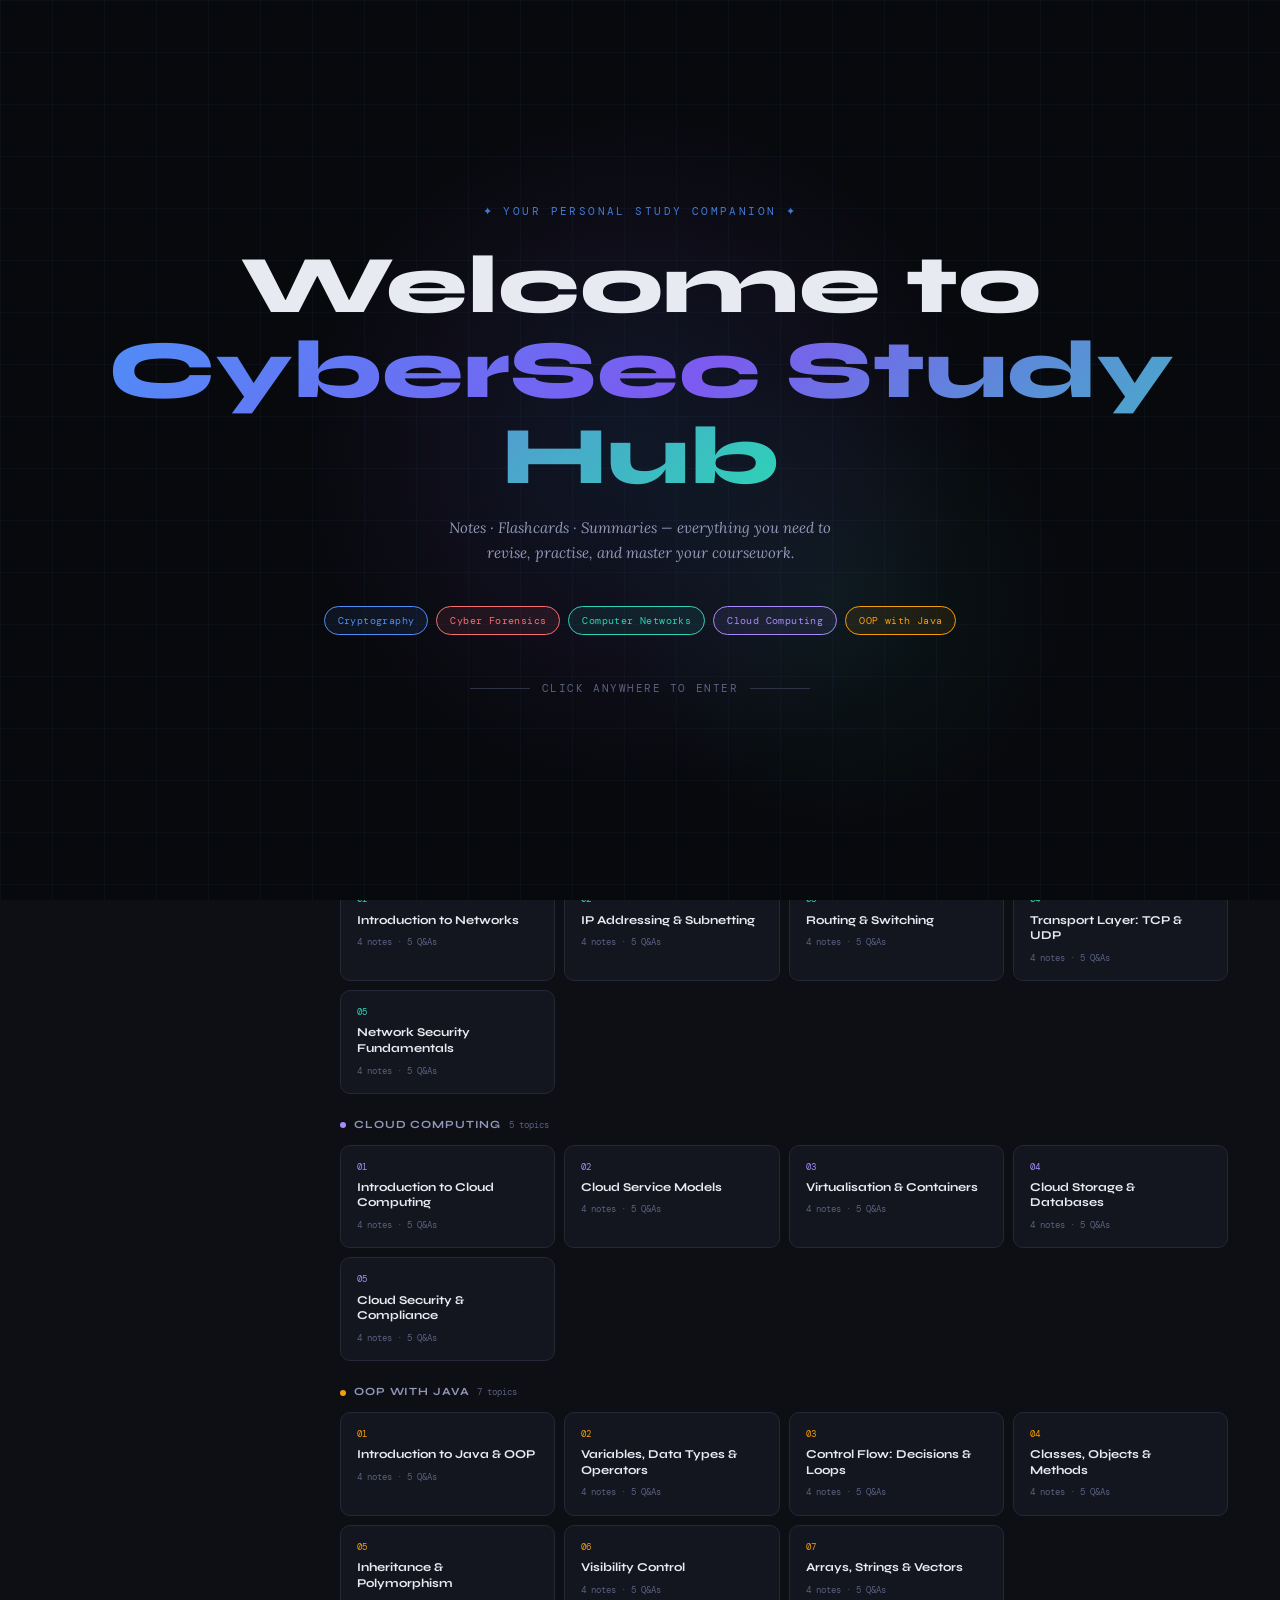
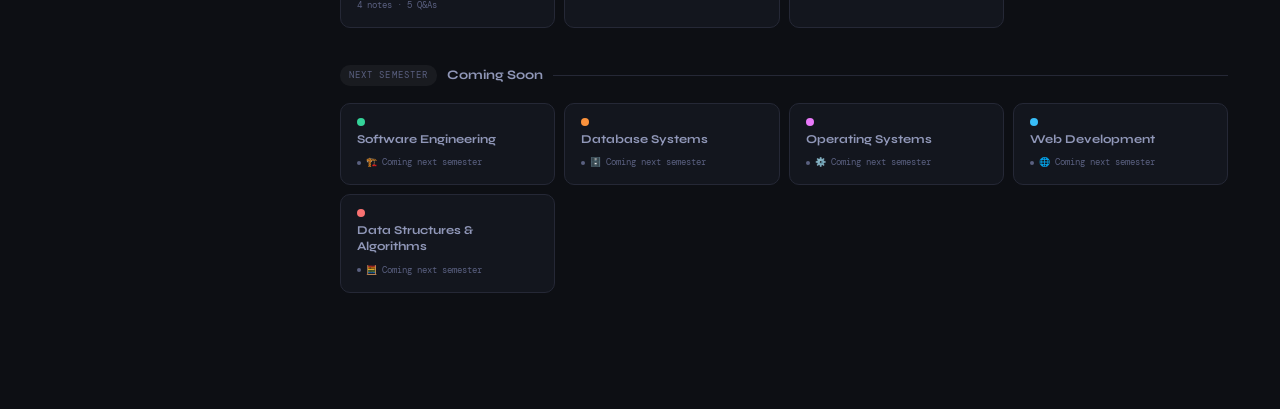
==== index.html @ ba7d6235 "first commit" ====
<!DOCTYPE html>
<html lang="en">

<head>
  <meta charset="UTF-8">
  <meta name="viewport" content="width=device-width, initial-scale=1.0">
  <title>CyberSec Study Hub</title>
  <link rel="stylesheet" href="style/styles.css">
  <link rel="icon"
    href="data:image/svg+xml,<svg xmlns='http://www.w3.org/2000/svg' viewBox='0 0 32 32'><rect width='32' height='32' rx='8' fill='%230d0f14'/><text x='50%25' y='54%25' font-size='18' text-anchor='middle' dominant-baseline='middle' fill='%234f8ef7' font-family='monospace' font-weight='bold'>CyberSec</text></svg>">
</head>

<body>

  <!-- ════════════════════════════════════════════════════════ -->
  <!--  SPLASH SCREEN                                          -->
  <!-- ════════════════════════════════════════════════════════ -->
  <div id="splash" role="button" tabindex="0" aria-label="Click to enter CyberSec Study Hub">
    <div class="splash-grid"></div>
    <div class="splash-glow"></div>
    <div class="splash-glow splash-glow-2"></div>
    <div class="splash-content">
      <div class="splash-eyebrow">✦ Your Personal Study Companion ✦</div>
      <h1 class="splash-title">Welcome to<br><span>CyberSec Study Hub</span></h1>
      <p class="splash-subtitle">Notes · Flashcards · Summaries — everything you need to revise, practise, and master
        your coursework.</p>
      <div class="splash-courses">
        <span class="splash-course-pill crypto">Cryptography</span>
        <span class="splash-course-pill forensics">Cyber Forensics</span>
        <span class="splash-course-pill networks">Computer Networks</span>
        <span class="splash-course-pill cloud">Cloud Computing</span>
        <span class="splash-course-pill oop">OOP with Java</span>
      </div>
      <div class="splash-cta"><span class="splash-cta-line"></span>click anywhere to enter<span
          class="splash-cta-line"></span></div>
    </div>
  </div>

  <!-- ════════════════════════════════════════════════════════ -->
  <!--  APP LAYOUT                                             -->
  <!-- ════════════════════════════════════════════════════════ -->
  <div class="layout" id="appLayout">

    <!-- Mobile top bar -->
    <div class="mobile-header">
      <button class="hamburger" id="hamburger" onclick="toggleSidebar()" aria-label="Toggle menu">
        <span></span><span></span><span></span>
      </button>
      <span class="mobile-title" id="mobileTitle">CyberSec Study Hub</span>
      <div style="width:40px"></div>
    </div>
    <div class="sidebar-overlay" id="sidebarOverlay" onclick="closeSidebar()"></div>

    <!-- SIDEBAR -->
    <aside class="sidebar" id="sidebar">

      <div class="sidebar-header">
        <div class="sidebar-logo-row">
          <div class="sidebar-logo-mark">CyberSec</div>
          <div>
            <div class="sidebar-logo">Study Hub</div>
            <div class="sidebar-sub" id="sidebarSub">5 courses · click to explore</div>
          </div>
        </div>
        <div class="sidebar-title" id="sidebarTitle">All Courses</div>
      </div>

      <!-- Search bar -->
      <div class="sidebar-search">
        <span class="search-icon">⌕</span>
        <input type="text" id="topicSearch" placeholder="Search topics…" oninput="filterNav(this.value)"
          autocomplete="off">
      </div>

      <!-- This Semester -->
      <div class="nav-section-label">This Semester</div>
      <div class="course-tabs" id="currentTabs">
        <div class="course-tab active" data-course="home" onclick="switchCourse('home',this)">
          <div class="course-dot home-dot"></div>
          <span class="course-tab-name">All Courses</span>
        </div>
        <div class="course-tab" data-course="crypto" onclick="switchCourse('crypto',this)">
          <div class="course-dot"></div>
          <span class="course-tab-name">Cryptography</span>
          <span class="course-badge">5</span>
        </div>
        <div class="course-tab" data-course="forensics" onclick="switchCourse('forensics',this)">
          <div class="course-dot"></div>
          <span class="course-tab-name">Cyber Forensics</span>
          <span class="course-badge">5</span>
        </div>
        <div class="course-tab" data-course="networks" onclick="switchCourse('networks',this)">
          <div class="course-dot"></div>
          <span class="course-tab-name">Computer Networks</span>
          <span class="course-badge">5</span>
        </div>
        <div class="course-tab" data-course="cloud" onclick="switchCourse('cloud',this)">
          <div class="course-dot"></div>
          <span class="course-tab-name">Cloud Computing</span>
          <span class="course-badge">5</span>
        </div>
        <div class="course-tab" data-course="oop" onclick="switchCourse('oop',this)">
          <div class="course-dot"></div>
          <span class="course-tab-name">OOP with Java</span>
          <span class="course-badge">7</span>
        </div>
      </div>

      <!-- Next Semester -->
      <div class="nav-section-label next-sem-label">Next Semester</div>
      <div class="course-tabs" id="nextTabs">
        <div class="course-tab coming" data-course="softeng" onclick="switchCourse('softeng',this)">
          <div class="course-dot" style="background:#34d399"></div>
          <span class="course-tab-name">Software Engineering</span>
          <span class="course-badge soon-badge">soon</span>
        </div>
        <div class="course-tab coming" data-course="databases" onclick="switchCourse('databases',this)">
          <div class="course-dot" style="background:#fb923c"></div>
          <span class="course-tab-name">Database Systems</span>
          <span class="course-badge soon-badge">soon</span>
        </div>
        <div class="course-tab coming" data-course="os" onclick="switchCourse('os',this)">
          <div class="course-dot" style="background:#e879f9"></div>
          <span class="course-tab-name">Operating Systems</span>
          <span class="course-badge soon-badge">soon</span>
        </div>
        <div class="course-tab coming" data-course="webdev" onclick="switchCourse('webdev',this)">
          <div class="course-dot" style="background:#38bdf8"></div>
          <span class="course-tab-name">Web Development</span>
          <span class="course-badge soon-badge">soon</span>
        </div>
        <div class="course-tab coming" data-course="dsa" onclick="switchCourse('dsa',this)">
          <div class="course-dot" style="background:#f87171"></div>
          <span class="course-tab-name">Data Structures &amp; Algo</span>
          <span class="course-badge soon-badge">soon</span>
        </div>
      </div>

      <!-- View switcher -->
      <div class="view-switcher" id="viewSwitcher" style="display:none">
        <button class="vsw-btn active" onclick="setView('notes',this)">Notes</button>
        <button class="vsw-btn" onclick="setView('qa',this)">Q&amp;A</button>
        <button class="vsw-btn" onclick="setView('summary',this)">Cards</button>
      </div>

      <!-- Topic progress bar -->
      <div class="topic-progress" id="topicProgress" style="display:none">
        <div class="tp-label" id="tpLabel">Topic 1 of 7</div>
        <div class="tp-bar">
          <div class="tp-fill" id="tpFill"></div>
        </div>
      </div>

      <!-- Nav list -->
      <ul class="nav-list" id="navList"></ul>

      <div class="sidebar-footer">
        <span>CyberSec Study Hub</span>
        <span class="sf-dot">·</span>
        <span id="footerYear"></span>
      </div>
    </aside>

    <!-- MAIN -->
    <main class="main" id="mainContent"></main>

  </div>

  <script src="script/app.js"></script>
</body>

</html>
---- style/styles.css ----
/* ============================================================
   CS Study Hub — Stylesheet  (polished v2)
   ============================================================ */

@import url('https://fonts.googleapis.com/css2?family=DM+Mono:wght@400;500&family=Lora:ital,wght@0,400;0,600;1,400&family=Syne:wght@400;600;700;800&display=swap');

/* ── ROOT VARIABLES ──────────────────────────────────────── */
:root {
  --bg: #0d0f14;
  --surface: #13161e;
  --surface2: #1a1d28;
  --surface3: #1f2333;
  --border: #252836;
  --border2: #2e3245;
  --text: #e8eaf2;
  --text2: #9097b8;
  --text3: #5a6080;
  --tag-bg: #1e2235;

  /* Course accents */
  --crypto-accent: #4f8ef7;
  --forensics-accent: #f76f6f;
  --networks-accent: #2dd4b6;
  --cloud-accent: #a78bfa;
  --oop-accent: #f59e0b;

  /* Active accent (JS-driven) */
  --accent: #4f8ef7;
  --accent2: #7c5af0;
  --accent3: #2dd4b6;

  --sidebar-w: 288px;
  --radius: 10px;
  --transition: 0.18s ease;
}

* {
  box-sizing: border-box;
  margin: 0;
  padding: 0;
}

html {
  scroll-behavior: smooth;
}

body {
  background: var(--bg);
  color: var(--text);
  font-family: 'Lora', Georgia, serif;
  font-size: 16px;
  line-height: 1.7;
  min-height: 100vh;
  overflow-x: hidden;
}

/* ── SPLASH ──────────────────────────────────────────────── */
#splash {
  position: fixed;
  inset: 0;
  z-index: 9999;
  background: #08090d;
  display: flex;
  flex-direction: column;
  align-items: center;
  justify-content: center;
  cursor: pointer;
  overflow: hidden;
  transition: opacity 0.65s ease, visibility 0.65s ease;
}

#splash.hidden {
  opacity: 0;
  visibility: hidden;
  pointer-events: none;
}

.splash-grid {
  position: absolute;
  inset: 0;
  background-image:
    linear-gradient(rgba(79, 142, 247, 0.045) 1px, transparent 1px),
    linear-gradient(90deg, rgba(79, 142, 247, 0.045) 1px, transparent 1px);
  background-size: 52px 52px;
  animation: gridShift 24s linear infinite;
}

@keyframes gridShift {
  to {
    transform: translateY(52px);
  }
}

.splash-glow {
  position: absolute;
  width: 700px;
  height: 700px;
  background: radial-gradient(circle, rgba(79, 142, 247, 0.11) 0%, rgba(124, 90, 240, 0.06) 40%, transparent 68%);
  border-radius: 50%;
  animation: pulseGlow 4.5s ease-in-out infinite;
}

.splash-glow-2 {
  width: 500px;
  height: 500px;
  background: radial-gradient(circle, rgba(45, 212, 182, 0.07) 0%, transparent 65%);
  transform: translate(200px, 150px);
  animation-delay: 2s;
}

@keyframes pulseGlow {

  0%,
  100% {
    transform: scale(1);
    opacity: 1;
  }

  50% {
    transform: scale(1.07);
    opacity: 0.75;
  }
}

.splash-content {
  position: relative;
  z-index: 1;
  text-align: center;
  animation: fadeUp 0.9s ease both;
  padding: 0 24px;
}

@keyframes fadeUp {
  from {
    opacity: 0;
    transform: translateY(28px);
  }

  to {
    opacity: 1;
    transform: translateY(0);
  }
}

.splash-eyebrow {
  font-family: 'DM Mono', monospace;
  font-size: 11px;
  letter-spacing: 0.22em;
  text-transform: uppercase;
  color: var(--crypto-accent);
  margin-bottom: 22px;
  opacity: 0.85;
}

.splash-title {
  font-family: 'Syne', sans-serif;
  font-weight: 800;
  font-size: clamp(40px, 7vw, 82px);
  line-height: 1.04;
  color: var(--text);
  margin-bottom: 16px;
}

.splash-title span {
  background: linear-gradient(135deg, #4f8ef7 0%, #7c5af0 45%, #2dd4b6 100%);
  -webkit-background-clip: text;
  -webkit-text-fill-color: transparent;
  background-clip: text;
}

.splash-subtitle {
  font-family: 'Lora', serif;
  font-style: italic;
  font-size: 15px;
  color: var(--text2);
  margin-bottom: 40px;
  max-width: 420px;
  line-height: 1.7;
  margin-left: auto;
  margin-right: auto;
}

.splash-courses {
  display: flex;
  gap: 8px;
  justify-content: center;
  flex-wrap: wrap;
  margin-bottom: 44px;
}

.splash-course-pill {
  font-family: 'DM Mono', monospace;
  font-size: 10px;
  padding: 5px 13px;
  border-radius: 20px;
  border: 1px solid;
  letter-spacing: 0.04em;
}

.splash-course-pill.crypto {
  border-color: var(--crypto-accent);
  color: var(--crypto-accent);
  background: rgba(79, 142, 247, 0.09);
}

.splash-course-pill.forensics {
  border-color: var(--forensics-accent);
  color: var(--forensics-accent);
  background: rgba(247, 111, 111, 0.09);
}

.splash-course-pill.networks {
  border-color: var(--networks-accent);
  color: var(--networks-accent);
  background: rgba(45, 212, 182, 0.09);
}

.splash-course-pill.cloud {
  border-color: var(--cloud-accent);
  color: var(--cloud-accent);
  background: rgba(167, 139, 250, 0.09);
}

.splash-course-pill.oop {
  border-color: var(--oop-accent);
  color: var(--oop-accent);
  background: rgba(245, 158, 11, 0.09);
}

.splash-cta {
  font-family: 'DM Mono', monospace;
  font-size: 11px;
  letter-spacing: 0.14em;
  text-transform: uppercase;
  color: var(--text3);
  display: flex;
  align-items: center;
  gap: 12px;
  justify-content: center;
  animation: blink 2.8s ease-in-out infinite;
}

.splash-cta-line {
  flex: 1;
  max-width: 60px;
  height: 1px;
  background: var(--border2);
}

@keyframes blink {

  0%,
  100% {
    opacity: 1
  }

  50% {
    opacity: 0.28
  }
}

/* ── LAYOUT ──────────────────────────────────────────────── */
.layout {
  display: grid;
  grid-template-columns: var(--sidebar-w) 1fr;
  min-height: 100vh;
}

/* ── MOBILE HEADER ───────────────────────────────────────── */
.mobile-header {
  display: none;
  position: fixed;
  top: 0;
  left: 0;
  right: 0;
  z-index: 200;
  height: 52px;
  background: var(--surface);
  border-bottom: 1px solid var(--border);
  align-items: center;
  justify-content: space-between;
  padding: 0 14px;
}

.mobile-title {
  font-family: 'Syne', sans-serif;
  font-weight: 800;
  font-size: 14px;
  color: var(--text);
}

.hamburger {
  width: 40px;
  height: 40px;
  background: none;
  border: none;
  cursor: pointer;
  display: flex;
  flex-direction: column;
  align-items: center;
  justify-content: center;
  gap: 5px;
  padding: 6px;
}

.hamburger span {
  display: block;
  width: 22px;
  height: 2px;
  background: var(--text2);
  border-radius: 2px;
  transition: all 0.22s ease;
}

.hamburger.open span:nth-child(1) {
  transform: translateY(7px) rotate(45deg);
}

.hamburger.open span:nth-child(2) {
  opacity: 0;
}

.hamburger.open span:nth-child(3) {
  transform: translateY(-7px) rotate(-45deg);
}

.sidebar-overlay {
  display: none;
  position: fixed;
  inset: 0;
  z-index: 149;
  background: rgba(8, 9, 13, 0.7);
  backdrop-filter: blur(2px);
}

.sidebar-overlay.show {
  display: block;
}

/* ── SIDEBAR ─────────────────────────────────────────────── */
.sidebar {
  background: var(--surface);
  border-right: 1px solid var(--border);
  position: sticky;
  top: 0;
  height: 100vh;
  overflow-y: auto;
  overflow-x: hidden;
  display: flex;
  flex-direction: column;
  scrollbar-width: thin;
  scrollbar-color: var(--border2) transparent;
  transition: transform 0.28s cubic-bezier(0.4, 0, 0.2, 1);
}

.sidebar::-webkit-scrollbar {
  width: 4px;
}

.sidebar::-webkit-scrollbar-thumb {
  background: var(--border2);
  border-radius: 4px;
}

.sidebar-header {
  padding: 20px 18px 14px;
  border-bottom: 1px solid var(--border);
  flex-shrink: 0;
}

.sidebar-logo-row {
  display: flex;
  align-items: center;
  gap: 10px;
  margin-bottom: 10px;
}

.sidebar-logo-mark {
  width: 34px;
  height: 34px;
  border-radius: 8px;
  flex-shrink: 0;
  background: linear-gradient(135deg, #4f8ef7, #7c5af0);
  display: flex;
  align-items: center;
  justify-content: center;
  font-family: 'DM Mono', monospace;
  font-weight: 500;
  font-size: 12px;
  color: #fff;
  letter-spacing: 0.05em;
}

.sidebar-logo {
  font-family: 'Syne', sans-serif;
  font-weight: 800;
  font-size: 14px;
  color: var(--text);
  letter-spacing: 0.02em;
}

.sidebar-sub {
  font-family: 'DM Mono', monospace;
  font-size: 10px;
  color: var(--text3);
  margin-top: 1px;
}

.sidebar-title {
  font-family: 'Syne', sans-serif;
  font-weight: 700;
  font-size: 12px;
  color: var(--accent);
  text-transform: uppercase;
  letter-spacing: 0.08em;
  transition: color 0.25s;
}

/* ── SEARCH ──────────────────────────────────────────────── */
.sidebar-search {
  display: flex;
  align-items: center;
  gap: 8px;
  padding: 10px 14px;
  border-bottom: 1px solid var(--border);
  flex-shrink: 0;
}

.search-icon {
  color: var(--text3);
  font-size: 16px;
  flex-shrink: 0;
}

.sidebar-search input {
  background: none;
  border: none;
  outline: none;
  font-family: 'DM Mono', monospace;
  font-size: 11px;
  color: var(--text);
  width: 100%;
  caret-color: var(--accent);
}

.sidebar-search input::placeholder {
  color: var(--text3);
}

/* ── NAV SECTION LABEL ───────────────────────────────────── */
.nav-section-label {
  font-family: 'DM Mono', monospace;
  font-size: 9px;
  text-transform: uppercase;
  letter-spacing: 0.14em;
  color: var(--text3);
  padding: 10px 16px 5px;
  flex-shrink: 0;
}

.next-sem-label {
  border-top: 1px solid var(--border);
  padding-top: 12px;
  margin-top: 2px;
  color: var(--text3);
}

/* ── COURSE TABS ─────────────────────────────────────────── */
.course-tabs {
  padding: 4px 10px 6px;
  display: flex;
  flex-direction: column;
  gap: 2px;
}

.course-tab {
  display: flex;
  align-items: center;
  gap: 9px;
  padding: 7px 9px;
  border-radius: 7px;
  cursor: pointer;
  transition: all var(--transition);
  border: 1px solid transparent;
  flex-shrink: 0;
}

.course-tab:hover {
  background: var(--surface2);
}

.course-tab.active {
  background: var(--surface2);
  border-color: var(--border2);
}

.course-tab.coming {
  opacity: 0.6;
  cursor: default;
}

.course-tab.coming:hover {
  background: var(--surface2);
  opacity: 0.75;
}

.course-tab.coming.active {
  opacity: 1;
}

.course-dot {
  width: 7px;
  height: 7px;
  border-radius: 50%;
  flex-shrink: 0;
}

.home-dot {
  background: linear-gradient(135deg, #4f8ef7, #a78bfa);
}

.course-tab[data-course="crypto"] .course-dot {
  background: var(--crypto-accent);
}

.course-tab[data-course="forensics"] .course-dot {
  background: var(--forensics-accent);
}

.course-tab[data-course="networks"] .course-dot {
  background: var(--networks-accent);
}

.course-tab[data-course="cloud"] .course-dot {
  background: var(--cloud-accent);
}

.course-tab[data-course="oop"] .course-dot {
  background: var(--oop-accent);
}

.course-tab-name {
  font-family: 'Syne', sans-serif;
  font-size: 11px;
  font-weight: 600;
  color: var(--text2);
  line-height: 1.2;
  flex: 1;
}

.course-tab.active .course-tab-name {
  color: var(--text);
}

.course-badge {
  font-family: 'DM Mono', monospace;
  font-size: 9px;
  padding: 1px 6px;
  border-radius: 8px;
  margin-left: auto;
  flex-shrink: 0;
}

.course-tab[data-course="crypto"] .course-badge {
  background: rgba(79, 142, 247, 0.15);
  color: var(--crypto-accent);
}

.course-tab[data-course="forensics"] .course-badge {
  background: rgba(247, 111, 111, 0.15);
  color: var(--forensics-accent);
}

.course-tab[data-course="networks"] .course-badge {
  background: rgba(45, 212, 182, 0.15);
  color: var(--networks-accent);
}

.course-tab[data-course="cloud"] .course-badge {
  background: rgba(167, 139, 250, 0.15);
  color: var(--cloud-accent);
}

.course-tab[data-course="oop"] .course-badge {
  background: rgba(245, 158, 11, 0.15);
  color: var(--oop-accent);
}

.soon-badge {
  background: rgba(255, 255, 255, 0.06);
  color: var(--text3);
}

/* ── VIEW SWITCHER ───────────────────────────────────────── */
.view-switcher {
  padding: 10px 12px;
  border-top: 1px solid var(--border);
  border-bottom: 1px solid var(--border);
  display: flex;
  gap: 5px;
  flex-shrink: 0;
}

.vsw-btn {
  flex: 1;
  background: transparent;
  border: 1px solid var(--border2);
  color: var(--text2);
  font-family: 'DM Mono', monospace;
  font-size: 9px;
  letter-spacing: 0.05em;
  text-transform: uppercase;
  padding: 7px 4px;
  border-radius: 6px;
  cursor: pointer;
  transition: all var(--transition);
}

.vsw-btn:hover {
  border-color: var(--accent);
  color: var(--accent);
}

.vsw-btn.active {
  background: var(--accent);
  border-color: var(--accent);
  color: #fff;
}

/* ── TOPIC PROGRESS ──────────────────────────────────────── */
.topic-progress {
  padding: 8px 14px 6px;
  flex-shrink: 0;
}

.tp-label {
  font-family: 'DM Mono', monospace;
  font-size: 9px;
  color: var(--text3);
  text-transform: uppercase;
  letter-spacing: 0.08em;
  margin-bottom: 5px;
}

.tp-bar {
  height: 3px;
  background: var(--border2);
  border-radius: 2px;
  overflow: hidden;
}

.tp-fill {
  height: 100%;
  background: var(--accent);
  border-radius: 2px;
  transition: width 0.35s ease;
}

/* ── NAV LIST ────────────────────────────────────────────── */
.nav-list {
  list-style: none;
  padding: 6px 0;
  flex: 1;
}

.nav-item {
  display: flex;
  align-items: center;
  gap: 9px;
  padding: 7px 14px;
  cursor: pointer;
  transition: all 0.14s;
  border-left: 3px solid transparent;
}

.nav-item:hover {
  background: var(--surface2);
}

.nav-item.active {
  background: var(--surface2);
  border-left-color: var(--accent);
}

.nav-item.active .nav-num {
  color: var(--accent);
}

.nav-item.active .nav-name {
  color: var(--text);
}

.nav-item.hidden-item {
  display: none;
}

.nav-num {
  font-family: 'DM Mono', monospace;
  font-size: 10px;
  color: var(--text3);
  min-width: 18px;
}

.nav-name {
  font-family: 'Syne', sans-serif;
  font-size: 11px;
  font-weight: 600;
  color: var(--text2);
  line-height: 1.3;
}

/* ── SIDEBAR FOOTER ──────────────────────────────────────── */
.sidebar-footer {
  padding: 10px 16px 14px;
  font-family: 'DM Mono', monospace;
  font-size: 9px;
  color: var(--text3);
  display: flex;
  gap: 6px;
  border-top: 1px solid var(--border);
  flex-shrink: 0;
}

.sf-dot {
  color: var(--border2);
}

/* ── MAIN ────────────────────────────────────────────────── */
.main {
  overflow-y: auto;
  background: var(--bg);
}

/* ── HERO ────────────────────────────────────────────────── */
.hero {
  background: var(--surface);
  border-bottom: 1px solid var(--border);
  padding: 38px 52px 32px;
  position: relative;
  overflow: hidden;
}

.hero::before {
  content: '';
  position: absolute;
  top: -60px;
  right: -60px;
  width: 320px;
  height: 320px;
  background: radial-gradient(circle, rgba(79, 142, 247, 0.07) 0%, transparent 70%);
  border-radius: 50%;
}

.hero-eyebrow {
  font-family: 'DM Mono', monospace;
  font-size: 11px;
  letter-spacing: 0.12em;
  text-transform: uppercase;
  color: var(--accent);
  margin-bottom: 10px;
  transition: color 0.25s;
}

.hero-heading {
  font-family: 'Syne', sans-serif;
  font-weight: 800;
  font-size: 32px;
  line-height: 1.1;
  color: var(--text);
  margin-bottom: 12px;
}

.hero-heading span {
  color: var(--accent);
  transition: color 0.25s;
}

.hero-desc {
  color: var(--text2);
  font-size: 14px;
  max-width: 560px;
  line-height: 1.65;
  margin-bottom: 20px;
}

.hero-tags {
  display: flex;
  gap: 8px;
  flex-wrap: wrap;
}

.hero-tag {
  background: var(--tag-bg);
  border: 1px solid var(--border2);
  color: var(--text2);
  font-family: 'DM Mono', monospace;
  font-size: 10px;
  padding: 3px 10px;
  border-radius: 20px;
}

/* ── TOPIC NAV STRIP ─────────────────────────────────────── */
.topic-nav-strip {
  display: flex;
  justify-content: space-between;
  align-items: center;
  padding: 10px 52px;
  background: var(--surface);
  border-bottom: 1px solid var(--border);
}

.tnav-btn {
  display: flex;
  align-items: center;
  gap: 6px;
  font-family: 'DM Mono', monospace;
  font-size: 10px;
  color: var(--text3);
  background: none;
  border: 1px solid var(--border2);
  padding: 5px 12px;
  border-radius: 6px;
  cursor: pointer;
  transition: all var(--transition);
  letter-spacing: 0.05em;
}

.tnav-btn:hover:not(:disabled) {
  border-color: var(--accent);
  color: var(--accent);
}

.tnav-btn:disabled {
  opacity: 0.25;
  cursor: not-allowed;
}

.tnav-dots {
  display: flex;
  gap: 5px;
  align-items: center;
}

.tnav-dot {
  width: 6px;
  height: 6px;
  border-radius: 50%;
  background: var(--border2);
  cursor: pointer;
  transition: all 0.15s;
}

.tnav-dot.active {
  background: var(--accent);
  transform: scale(1.3);
}

.tnav-dot:hover {
  background: var(--text3);
}

/* ── CONTENT AREA ────────────────────────────────────────── */
.content-area {
  padding: 32px 52px 80px;
}

/* ── CONTENT TOOLBAR ─────────────────────────────────────── */
.content-toolbar {
  display: flex;
  justify-content: space-between;
  align-items: center;
  margin-bottom: 18px;
}

.ct-left {
  font-family: 'DM Mono', monospace;
  font-size: 10px;
  color: var(--text3);
  text-transform: uppercase;
  letter-spacing: 0.08em;
}

.ct-actions {
  display: flex;
  gap: 6px;
}

.ct-btn {
  font-family: 'DM Mono', monospace;
  font-size: 9px;
  color: var(--text3);
  background: none;
  border: 1px solid var(--border2);
  padding: 4px 10px;
  border-radius: 5px;
  cursor: pointer;
  transition: all var(--transition);
  text-transform: uppercase;
  letter-spacing: 0.05em;
}

.ct-btn:hover {
  border-color: var(--accent);
  color: var(--accent);
}

/* ── NOTE BLOCKS ─────────────────────────────────────────── */
.note-block {
  margin-bottom: 10px;
  border: 1px solid var(--border);
  border-radius: var(--radius);
  overflow: hidden;
  transition: border-color 0.15s;
}

.note-block:hover {
  border-color: var(--border2);
}

.note-block-header {
  background: var(--surface);
  padding: 12px 16px;
  font-family: 'Syne', sans-serif;
  font-size: 13px;
  font-weight: 700;
  color: var(--accent);
  letter-spacing: 0.03em;
  cursor: pointer;
  display: flex;
  justify-content: space-between;
  align-items: center;
  user-select: none;
  transition: background 0.14s, color 0.25s;
}

.note-block-header:hover {
  background: var(--surface2);
}

.nbh-arrow {
  font-size: 10px;
  color: var(--text3);
  transition: transform 0.22s;
}

.note-block.open .nbh-arrow {
  transform: rotate(180deg);
}

.note-block-body {
  display: none;
  padding: 14px 18px;
  font-size: 14px;
  color: var(--text2);
  line-height: 1.72;
  background: var(--bg);
  border-top: 1px solid var(--border);
}

.note-block.open .note-block-body {
  display: block;
}

.note-block-body ul,
.note-block-body ol {
  padding-left: 22px;
}

.note-block-body li {
  margin-bottom: 5px;
}

.note-block-body pre {
  background: var(--surface2);
  border: 1px solid var(--border2);
  border-radius: 7px;
  padding: 13px 16px;
  margin: 12px 0;
  font-family: 'DM Mono', monospace;
  font-size: 12px;
  color: var(--text);
  overflow-x: auto;
  white-space: pre;
  line-height: 1.6;
}

.note-block-body code {
  font-family: 'DM Mono', monospace;
  font-size: 12px;
  background: var(--surface2);
  border: 1px solid var(--border2);
  border-radius: 4px;
  padding: 1px 6px;
  color: var(--accent3);
}

.note-block-body pre code {
  background: none;
  border: none;
  padding: 0;
  color: var(--text);
}

.note-block-body table {
  border-collapse: collapse;
  width: 100%;
  margin: 10px 0;
  font-family: 'DM Mono', monospace;
  font-size: 12px;
}

.note-block-body th,
.note-block-body td {
  border: 1px solid var(--border2);
  padding: 6px 10px;
}

.note-block-body th {
  background: var(--surface2);
  color: var(--text);
}

.summary-strip {
  border-radius: var(--radius);
  padding: 14px 18px;
  margin-top: 22px;
  font-size: 13px;
  color: var(--text2);
  line-height: 1.68;
  border: 1px solid rgba(79, 142, 247, 0.22);
  background: linear-gradient(135deg, rgba(79, 142, 247, 0.06), rgba(124, 90, 240, 0.06));
}

.summary-strip strong {
  color: var(--accent3);
}

/* ── Q&A ─────────────────────────────────────────────────── */
.qa-hint {
  font-family: 'DM Mono', monospace;
  font-size: 11px;
  color: var(--text3);
  margin-bottom: 16px;
  display: flex;
  align-items: center;
  gap: 8px;
}

.qa-hint-line {
  flex: 1;
  height: 1px;
  background: var(--border);
}

.qa-card {
  border: 1px solid var(--border);
  border-radius: var(--radius);
  margin-bottom: 10px;
  overflow: hidden;
  transition: border-color 0.18s;
}

.qa-card:hover {
  border-color: var(--border2);
}

.qa-card.revealed {
  border-color: rgba(79, 142, 247, 0.32);
}

.qa-question {
  padding: 14px 18px;
  background: var(--surface);
  cursor: pointer;
  display: flex;
  gap: 12px;
  align-items: flex-start;
  user-select: none;
  transition: background 0.13s;
}

.qa-question:hover {
  background: var(--surface2);
}

.qa-qnum {
  font-family: 'DM Mono', monospace;
  font-size: 11px;
  color: var(--accent);
  min-width: 24px;
  padding-top: 2px;
  transition: color 0.25s;
}

.qa-qtext {
  font-family: 'Syne', sans-serif;
  font-size: 13px;
  font-weight: 600;
  color: var(--text);
  line-height: 1.45;
  flex: 1;
}

.qa-reveal-hint {
  font-family: 'DM Mono', monospace;
  font-size: 10px;
  color: var(--text3);
  padding-top: 3px;
  white-space: nowrap;
  transition: color 0.18s;
}

.qa-card.revealed .qa-reveal-hint {
  color: var(--accent);
}

.qa-answer {
  display: none;
  padding: 14px 18px 16px 54px;
  background: var(--bg);
  border-top: 1px solid var(--border);
  font-size: 13.5px;
  color: var(--text2);
  line-height: 1.72;
}

.qa-card.revealed .qa-answer {
  display: block;
}

/* ── SUMMARY CARDS ───────────────────────────────────────── */
.summary-grid {
  display: grid;
  grid-template-columns: 1fr 1fr;
  gap: 12px;
  margin-bottom: 22px;
}

.sum-card {
  background: var(--surface);
  border: 1px solid var(--border);
  border-radius: var(--radius);
  padding: 14px 16px;
  transition: border-color 0.15s;
}

.sum-card:hover {
  border-color: var(--border2);
}

.sum-card-label {
  font-family: 'DM Mono', monospace;
  font-size: 9px;
  text-transform: uppercase;
  letter-spacing: 0.1em;
  color: var(--accent);
  margin-bottom: 8px;
  transition: color 0.25s;
}

.sum-card-content {
  font-size: 12.5px;
  color: var(--text2);
  line-height: 1.65;
  font-family: 'DM Mono', monospace;
  white-space: pre-line;
}

/* ── WELCOME / HOME ──────────────────────────────────────── */
.welcome {
  padding: 32px 52px 80px;
}

.semester-section {
  margin-bottom: 36px;
}

.semester-heading {
  display: flex;
  align-items: center;
  gap: 10px;
  margin-bottom: 16px;
}

.sem-badge {
  font-family: 'DM Mono', monospace;
  font-size: 9px;
  text-transform: uppercase;
  letter-spacing: 0.12em;
  padding: 3px 9px;
  border-radius: 10px;
}

.sem-badge.current {
  background: rgba(79, 142, 247, 0.12);
  color: var(--crypto-accent);
}

.sem-badge.next {
  background: rgba(255, 255, 255, 0.05);
  color: var(--text3);
}

.sem-title {
  font-family: 'Syne', sans-serif;
  font-weight: 700;
  font-size: 13px;
  color: var(--text2);
}

.sem-divider {
  flex: 1;
  height: 1px;
  background: var(--border);
}

.welcome-section-title {
  font-family: 'Syne', sans-serif;
  font-size: 11px;
  font-weight: 700;
  color: var(--text2);
  text-transform: uppercase;
  letter-spacing: 0.08em;
  margin-bottom: 10px;
  margin-top: 22px;
  display: flex;
  align-items: center;
  gap: 8px;
}

.wst-dot {
  width: 6px;
  height: 6px;
  border-radius: 50%;
  flex-shrink: 0;
}

.welcome-grid {
  display: grid;
  grid-template-columns: repeat(auto-fill, minmax(195px, 1fr));
  gap: 9px;
  margin-bottom: 4px;
}

.welcome-card {
  background: var(--surface);
  border: 1px solid var(--border);
  border-radius: var(--radius);
  padding: 14px 16px;
  cursor: pointer;
  transition: all 0.18s;
  display: flex;
  flex-direction: column;
  gap: 5px;
}

.welcome-card:hover {
  transform: translateY(-2px);
  box-shadow: 0 8px 24px rgba(0, 0, 0, 0.25);
}

.welcome-card[data-course="crypto"]:hover {
  border-color: var(--crypto-accent);
}

.welcome-card[data-course="forensics"]:hover {
  border-color: var(--forensics-accent);
}

.welcome-card[data-course="networks"]:hover {
  border-color: var(--networks-accent);
}

.welcome-card[data-course="cloud"]:hover {
  border-color: var(--cloud-accent);
}

.welcome-card[data-course="oop"]:hover {
  border-color: var(--oop-accent);
}

.welcome-card.locked {
  cursor: default;
  opacity: 0.55;
}

.welcome-card.locked:hover {
  transform: none;
  box-shadow: none;
  border-color: var(--border);
}

.wc-num {
  font-family: 'DM Mono', monospace;
  font-size: 9px;
}

.wc-title {
  font-family: 'Syne', sans-serif;
  font-weight: 700;
  font-size: 12px;
  color: var(--text);
  line-height: 1.3;
}

.wc-meta {
  font-family: 'DM Mono', monospace;
  font-size: 9px;
  color: var(--text3);
  margin-top: 2px;
}

.welcome-card[data-course="crypto"] .wc-num {
  color: var(--crypto-accent);
}

.welcome-card[data-course="forensics"] .wc-num {
  color: var(--forensics-accent);
}

.welcome-card[data-course="networks"] .wc-num {
  color: var(--networks-accent);
}

.welcome-card[data-course="cloud"] .wc-num {
  color: var(--cloud-accent);
}

.welcome-card[data-course="oop"] .wc-num {
  color: var(--oop-accent);
}

/* Coming soon card variants */
.coming-course-grid {
  display: grid;
  grid-template-columns: repeat(auto-fill, minmax(175px, 1fr));
  gap: 9px;
}

.coming-course-card {
  background: var(--surface);
  border: 1px solid var(--border);
  border-radius: var(--radius);
  padding: 14px 16px;
  display: flex;
  flex-direction: column;
  gap: 6px;
}

.ccc-dot {
  width: 8px;
  height: 8px;
  border-radius: 50%;
}

.ccc-name {
  font-family: 'Syne', sans-serif;
  font-weight: 700;
  font-size: 12px;
  color: var(--text2);
  line-height: 1.3;
}

.ccc-badge {
  font-family: 'DM Mono', monospace;
  font-size: 9px;
  color: var(--text3);
  display: flex;
  align-items: center;
  gap: 5px;
  margin-top: 2px;
}

.ccc-badge::before {
  content: '';
  display: block;
  width: 4px;
  height: 4px;
  background: currentColor;
  border-radius: 50%;
}

/* ── COMING SOON PAGE ────────────────────────────────────── */
.coming-soon-page {
  padding: 60px 52px;
  display: flex;
  flex-direction: column;
  align-items: center;
  text-align: center;
}

.cs-icon {
  font-size: 52px;
  margin-bottom: 20px;
}

.cs-title {
  font-family: 'Syne', sans-serif;
  font-weight: 800;
  font-size: 22px;
  color: var(--text);
  margin-bottom: 10px;
}

.cs-desc {
  font-size: 14px;
  color: var(--text3);
  max-width: 420px;
  line-height: 1.65;
}

.cs-topics {
  margin-top: 28px;
  display: flex;
  flex-direction: column;
  gap: 8px;
  max-width: 360px;
  width: 100%;
}

.cs-topic-pill {
  background: var(--surface);
  border: 1px solid var(--border);
  border-radius: 8px;
  padding: 9px 16px;
  font-family: 'Syne', sans-serif;
  font-size: 12px;
  color: var(--text2);
  text-align: left;
  display: flex;
  align-items: center;
  gap: 10px;
}

.cs-topic-pill::before {
  content: '';
  width: 5px;
  height: 5px;
  border-radius: 50%;
  background: var(--accent);
  flex-shrink: 0;
}

/* ── SCROLLBAR ───────────────────────────────────────────── */
::-webkit-scrollbar {
  width: 5px;
}

::-webkit-scrollbar-track {
  background: transparent;
}

::-webkit-scrollbar-thumb {
  background: var(--border2);
  border-radius: 3px;
}

/* ── RESPONSIVE ──────────────────────────────────────────── */
@media (max-width: 900px) {
  .layout {
    grid-template-columns: 1fr;
    padding-top: 52px;
  }

  .mobile-header {
    display: flex;
  }

  .sidebar {
    position: fixed;
    top: 52px;
    left: 0;
    bottom: 0;
    z-index: 150;
    width: var(--sidebar-w);
    transform: translateX(-100%);
  }

  .sidebar.open {
    transform: translateX(0);
  }

  .hero,
  .content-area,
  .welcome,
  .coming-soon-page {
    padding-left: 20px;
    padding-right: 20px;
  }

  .topic-nav-strip {
    padding-left: 20px;
    padding-right: 20px;
  }

  .summary-grid {
    grid-template-columns: 1fr;
  }

  .hero-heading {
    font-size: 26px;
  }

  .tnav-dots {
    display: none;
  }

  .coming-course-grid {
    grid-template-columns: 1fr 1fr;
  }
}

@media (max-width: 480px) {
  .splash-title {
    font-size: 34px;
  }

  .welcome-grid {
    grid-template-columns: 1fr 1fr;
  }

  .coming-course-grid {
    grid-template-columns: 1fr;
  }
}
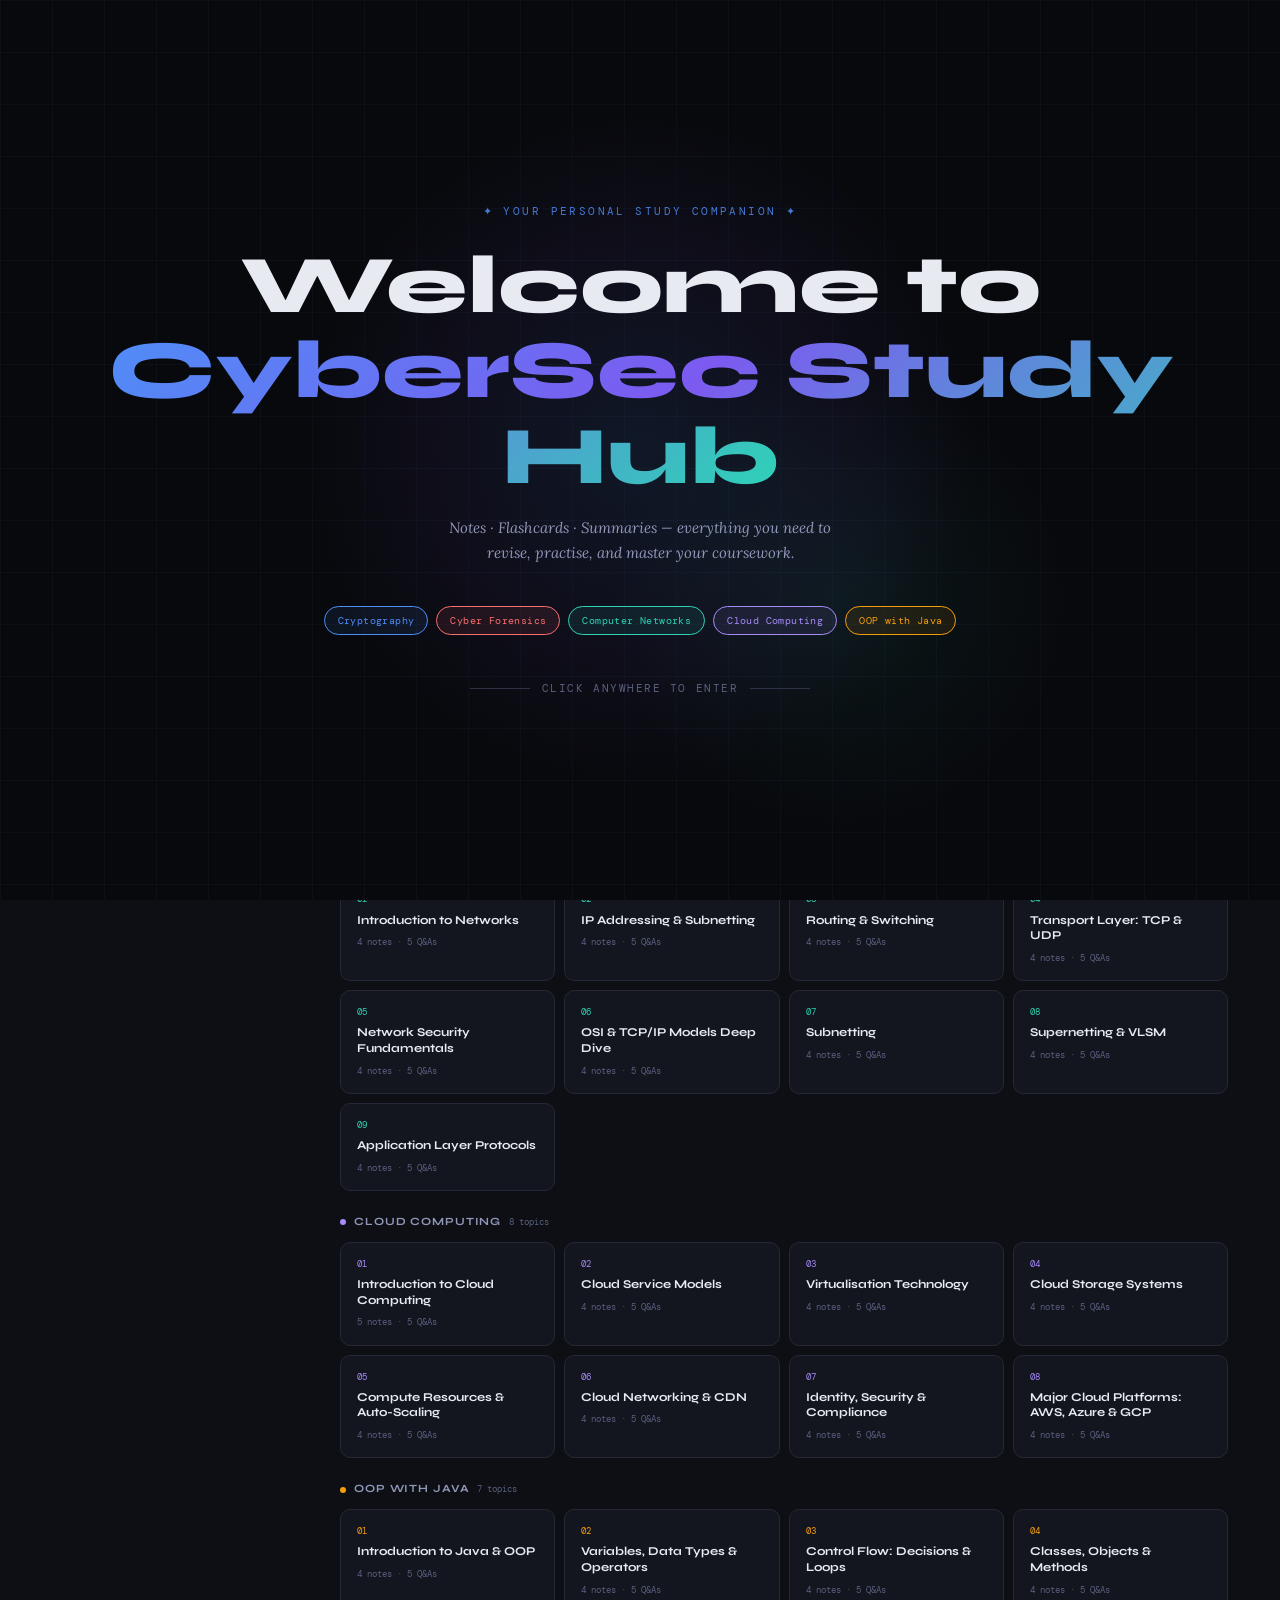
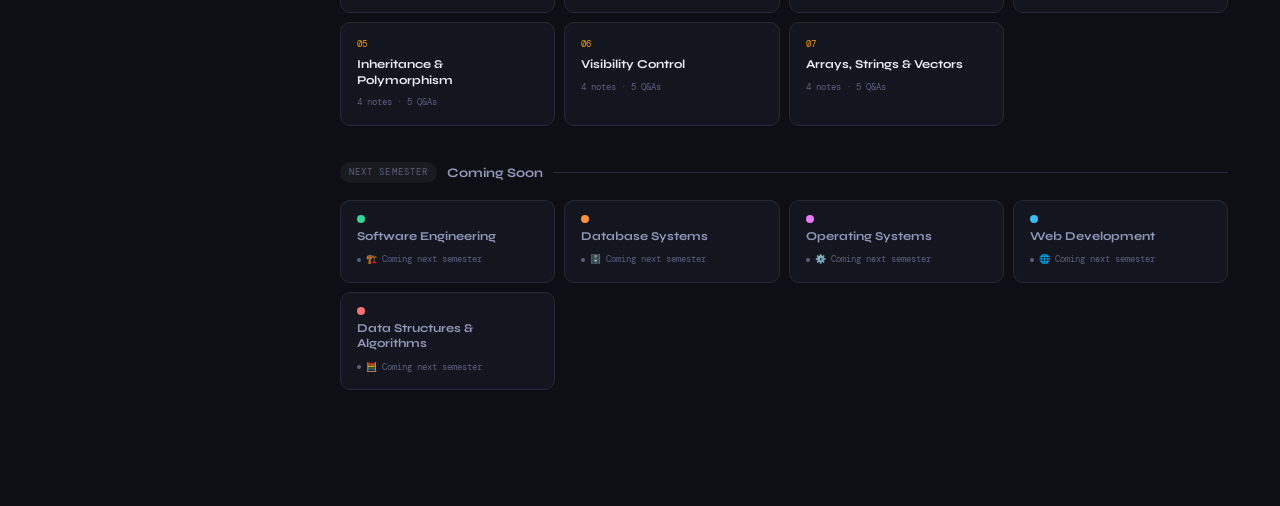
==== commit c85b959f: "Added more on cloud computing and computer networking" ====
--- a/index.html
+++ b/index.html
@@ -92,12 +92,12 @@
         <div class="course-tab" data-course="networks" onclick="switchCourse('networks',this)">
           <div class="course-dot"></div>
           <span class="course-tab-name">Computer Networks</span>
-          <span class="course-badge">5</span>
+          <span class="course-badge">9</span>
         </div>
         <div class="course-tab" data-course="cloud" onclick="switchCourse('cloud',this)">
           <div class="course-dot"></div>
           <span class="course-tab-name">Cloud Computing</span>
-          <span class="course-badge">5</span>
+          <span class="course-badge">8</span>
         </div>
         <div class="course-tab" data-course="oop" onclick="switchCourse('oop',this)">
           <div class="course-dot"></div>
